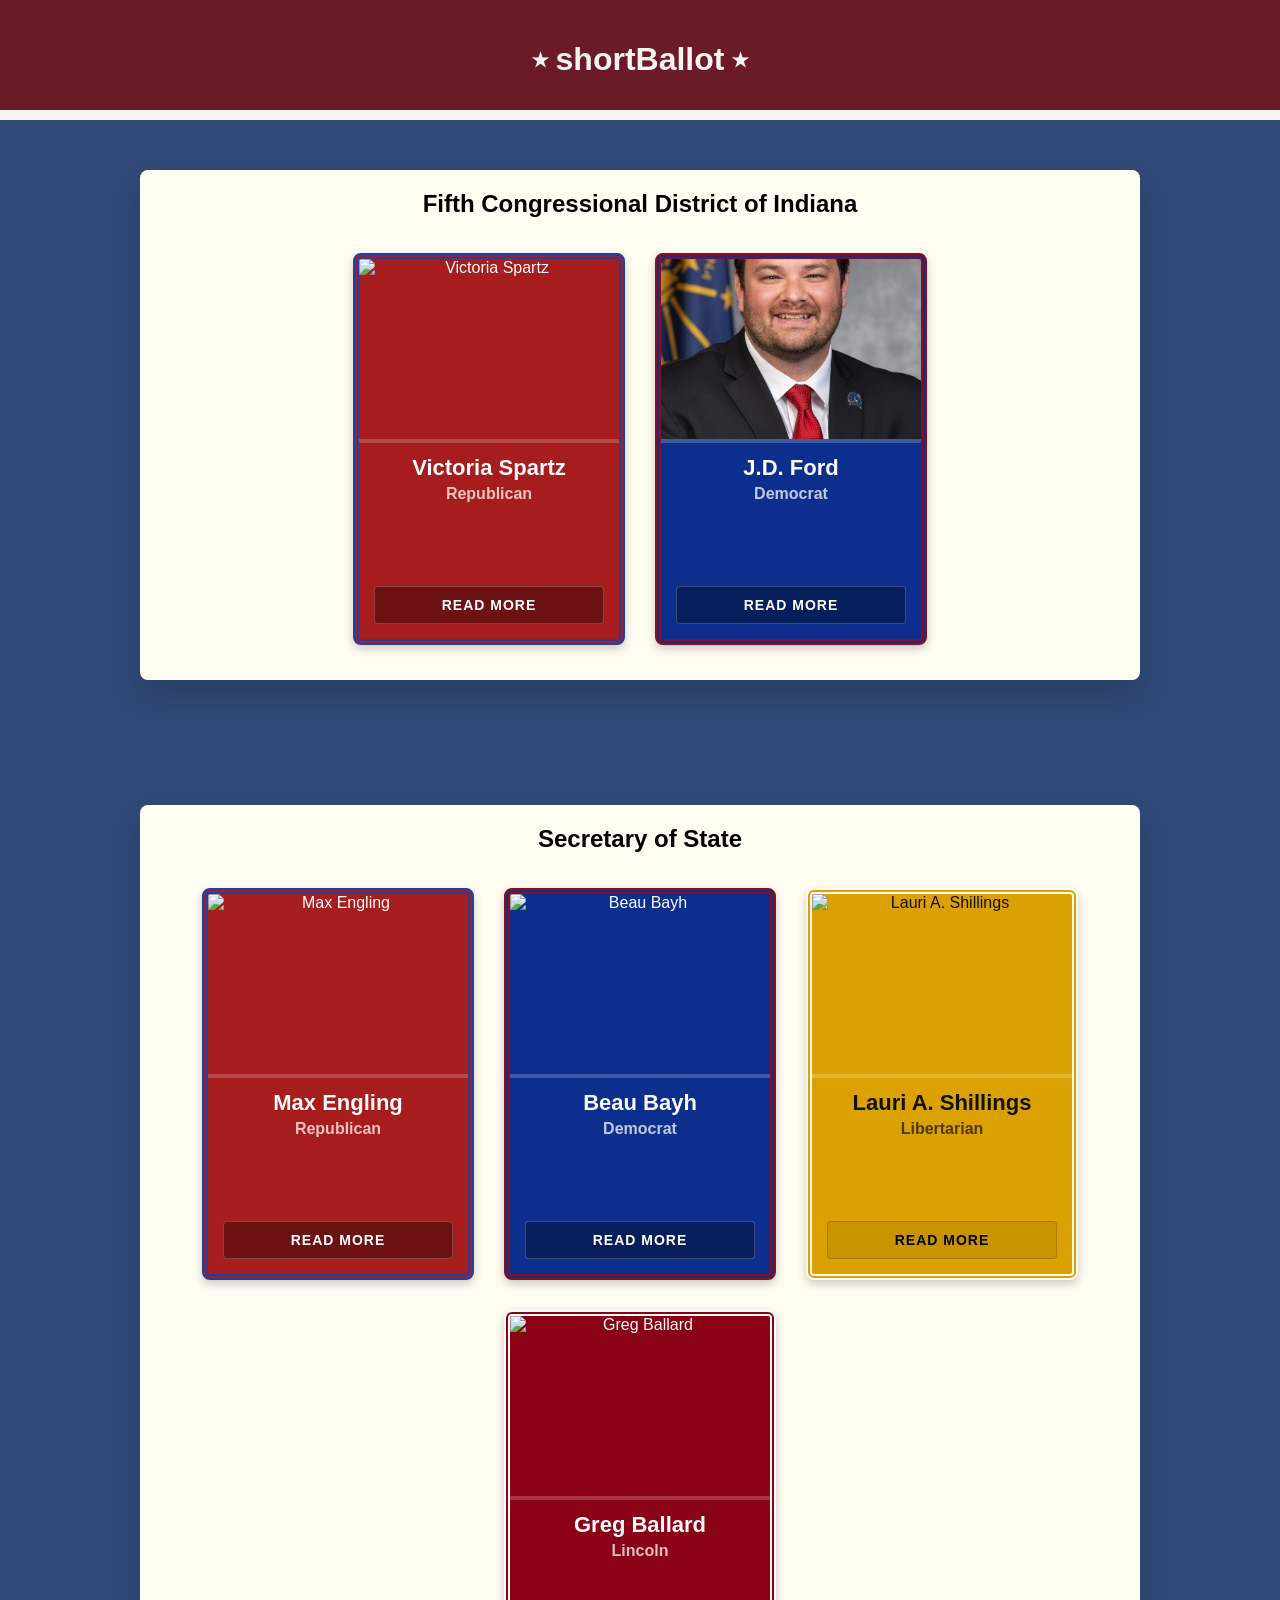
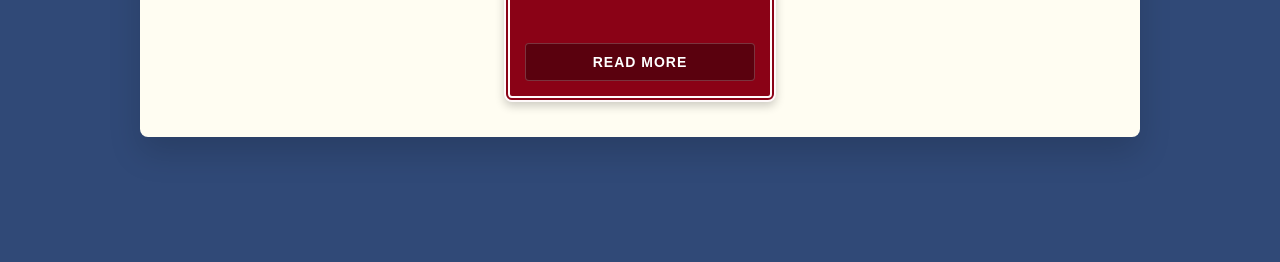
==== index.html @ 30e288b3 "vibecoded touchups lol" ====
<!DOCTYPE html>
<html lang="en">
<head>
    <meta charset="UTF-8">
    <meta name="viewport" content="width=device-width, initial-scale=1.0">
    <title>shortBallot || Home</title>
    <link rel="stylesheet" href="css/index.css">
</head>
<body>

    <div id="header">
        <h1 class="title">⭑ shortBallot ⭑</h1>
    </div>

    <div class="main">
        <div style="margin-top:50px"></div>
        
        <!-- SECTION 1 -->
        <div class="cardmain">
            <h2>Fifth Congressional District of Indiana</h2>
            <div class="cardcan">
                <div class="cardrep">
                    <img src="https://encrypted-tbn0.gstatic.com/images?q=tbn:ANd9GcQup3cXe1lsyodBZwOMai6qZmVTKII8wWIEp3WvA2S8QsHLPHxCMPe6Rza9GX7cl-RSsHeQdrd9OsxhAZUV1WGzMRowNjz9junU2ATMeCo&s=10" alt="Victoria Spartz">
                    <div class="cardname"><h1>Victoria Spartz</h1></div>
                    <div class="cardparty"><h2>Republican</h2></div>
                    <button class="more-btn">READ MORE</button>
                    
                    <div class="readmore">
                        <h3>Candidate Overview</h3>
                        <p>Victoria Spartz represents Indiana's 5th congressional district.</p>
                        <p>Lorem ipsum dolor sit amet, consectetur adipiscing elit. Quisque faucibus ex sapien, vitae pellentesque sem placerat. In id cursus mi pretium tellus duis convallis.</p>
                    </div>
                </div>

                <div class="carddem">
                    <!-- Standardized image paths to avoid missing assets -->
                    <img src="jdford.jpg" alt="J.D. Ford">
                    <div class="cardname"><h1>J.D. Ford</h1></div>
                    <div class="cardparty"><h2>Democrat</h2></div>
                    <button class="more-btn">READ MORE</button>
                    
                    <div class="readmore">
                        <h3>Candidate Overview</h3>
                        <p>J.D. Ford serves in the Indiana State Senate.</p>
                        <p>Lorem ipsum dolor sit amet, consectetur adipiscing elit. Quisque faucibus ex sapien, vitae pellentesque sem placerat. In id cursus mi pretium tellus duis convallis.</p>
                    </div>
                </div>
            </div>
        </div>

        <div style="margin-top:125px"></div>
        
        <!-- SECTION 2 -->
        <div class="cardmain">
            <h2>Secretary of State</h2>
            <div class="cardcan">
                <div class="cardrep">
                    <img src="https://encrypted-tbn0.gstatic.com/images?q=tbn:ANd9GcSAF0XRulvIQEWLWE4Rok_UlfiF_oax90fjE91NHYIiBZozmFuSPnWelBK2dnEMUx8DHxC8zmSTwCWumlXbH2e7VjvTei1avzFHBbH_Voc&s=10" alt="Max Engling">
                    <div class="cardname"><h1>Max Engling</h1></div>
                    <div class="cardparty"><h2>Republican</h2></div>
                    <button class="more-btn">READ MORE</button>
                    
                    <div class="readmore">
                        <h3>Candidate Overview</h3>
                        <p>Max Engling is the Republican nominee for Indiana Secretary of State.</p>
                    </div>
                </div>

                <div class="carddem">
                    <img src="https://encrypted-tbn0.gstatic.com/images?q=tbn:ANd9GcQXwnnDFVEptPTbSvIhGhnUEraI3WLgB-ojUzesTJw3gRbJe7DbD48Hy8EajDdBj935tEfBHW6ckhzG-YibmWYVm9Qf_8TeWGV71dD2mg&s=10" alt="Beau Bayh">
                    <div class="cardname"><h1>Beau Bayh</h1></div>
                    <div class="cardparty"><h2>Democrat</h2></div>
                    <button class="more-btn">READ MORE</button>
                    
                    <div class="readmore">
                        <h3>Candidate Overview</h3>
                        <p>Beau Bayh is the Democratic nominee for Indiana Secretary of State.</p>
                    </div>
                </div>

                <div class="cardlib">
                    <img src="https://images.squarespace-cdn.com/content/v1/6662292b540b351e2171ed09/96fd18b0-e7f1-4de9-9e5a-fed9761fd8bf/Lauri+Shillings-2.jpg" alt="Lauri A. Shillings">
                    <div class="cardname"><h1>Lauri A. Shillings</h1></div>
                    <div class="cardparty"><h2>Libertarian</h2></div>
                    <button class="more-btn">READ MORE</button>
                    
                    <div class="readmore">
                        <h3>Candidate Overview</h3>
                        <p>Lauri A. Shillings is the Libertarian nominee for Indiana Secretary of State.</p>
                    </div>
                </div>

                <div class="cardlincoln">
                    <img src="https://encrypted-tbn0.gstatic.com/images?q=tbn:ANd9GcRfNJbYchXwdldi1Tqw2YVTbglFysQniKsFJFlTgk1DoJq4VeskwJsc0G2fW5ypPErxbYQuk6mMLubdAcHXNvBXhtazSEu9TIt4kKHrQ71g&s=10" alt="Greg Ballard">
                    <div class="cardname"><h1>Greg Ballard</h1></div>
                    <div class="cardparty"><h2>Lincoln</h2></div>
                    <button class="more-btn">READ MORE</button>
                    
                    <div class="readmore">
                        <h3>Candidate Overview</h3>
                        <p>Hello! This is currently a placeholder until I can put more projects of note here;
                        Lorem ipsum dolor sit amet consectetur adipiscing elit. Quisque faucibus ex sapien
                        vitae pellentesque sem placerat. In id cursus mi pretium tellus duis convallis. Tempus
                        leo eu aenean sed diam urna tempor. Pulvinar vivamus fringilla lacus nec metus bibendum egestas.
                        Iaculis massa nisl malesuada lacinia integer nunc posuere. Ut hendrerit semper vel class aptent taciti sociosqu.
                        Ad litora torquent per conubia nostra inceptos himenaeos.</p>
                    </div>
                </div>
            </div>
        </div>
        <div style="margin-top:125px"></div>
    </div>

    <div id="modal-overlay" class="modal-overlay"></div>

    <script src="js/main-page.js" defer></script>
</body>
</html>
---- css/index.css ----
body {
    margin: 0;
    padding: 0;
    background-color: rgb(48, 73, 119);
    font-family: 'Gill Sans', 'Gill Sans MT', Calibri, 'Trebuchet MS', sans-serif;
    overflow-x: hidden;
}

#header {
    background-color: rgb(107, 27, 38);
    max-width: 100%;
    height: auto;
    border-bottom: 10px solid #f7f3ee;
    padding-top: 20px;
    padding-bottom: 10px;
    margin-bottom: 10px;
    color: #f7f3ee;
    text-align: center;
}

.main {
    padding: 0;
    margin: auto;
    max-width: 100%;
    height: auto;
}

.cardmain {
    height: auto;
    margin: 0 auto 20px auto;
    background-color: #fffdf2;
    border-radius: 8px;
    box-shadow: 0 16px 32px rgba(0, 0, 0, 0.15);
    width: 88%;
    max-width: 1000px; 
    text-align: center;
    display: flex;
    flex-direction: column;
    padding-bottom: 20px;
}

.cardcan {
    margin: 0 auto;
    width: 100%;
    display: flex;
    flex-direction: row;
    flex-wrap: wrap;
    justify-content: center;
    align-items: flex-start;
}

.cardrep, .carddem, .cardlib, .cardlincoln {
    color: #fcfcff;
    transition: transform 0.25s cubic-bezier(0.4, 0, 0.2, 1), box-shadow 0.25s ease;
    border-style: double;
    border-width: 6px;
    margin: 15px;
    height: 380px;           
    width: 260px;          
    border-radius: 8px;
    display: flex;
    flex-direction: column;
    align-items: stretch;
    overflow: hidden;
    position: relative;
    box-shadow: 0 4px 10px rgba(0,0,0,0.2);
}

.cardname h1 {
    font-size: 22px;
    margin: 12px 0 4px 0;
    padding: 0 10px;
    text-align: center;
}

.cardparty h2 {
    text-align: center;

    font-size: 16px;
    margin: 0 0 12px 0;
}

.cardparty {
    color: rgba(255, 254, 247, 0.75);
}

.cardrep { background-color: rgb(167, 28, 28); border-color: rgb(28, 65, 167); }
.carddem { background-color: rgb(12, 47, 142); border-color: rgb(142, 12, 23); }
.cardlib { background-color: rgb(219, 161, 0); border-color: rgb(255, 251, 241); color: #111; }
.cardlib .cardparty { color: rgba(0, 0, 0, 0.65); }
.cardlincoln { background-color: rgb(138, 2, 22); border-color: rgb(255, 250, 251); }

.cardcan img {
    object-fit: cover;
    width: 100%;
    height: 180px;
    border-bottom: 4px solid rgba(255, 255, 255, 0.2);
}

.cardrep:hover, .carddem:hover, .cardlib:hover, .cardlincoln:hover {
    transform: translateY(-5px) scale(1.03);
    box-shadow: 0 12px 20px rgba(0,0,0,0.3);
}

button.more-btn, .close-btn {
    color: white;
    background-color: rgba(0, 0, 0, 0.35);
    border: 1px solid rgba(255, 255, 255, 0.2);
    margin: auto 15px 15px 15px;
    padding: 10px;
    border-radius: 4px;
    cursor: pointer;
    font-family: 'Trebuchet MS', sans-serif;
    font-size: 14px;
    font-weight: bold;
    letter-spacing: 1px;
    transition: background 0.2s, transform 0.1s;
}
.cardlib button.more-btn {
    background-color: rgba(0, 0, 0, 0.08);
    color: #000;
    border-color: rgba(0, 0, 0, 0.15);
}
button.more-btn:hover {
    background-color: rgba(0, 0, 0, 0.5);
    transform: scale(1.02);
}

.readmore {
    display: none;
}

/* ==========================================================================
   🎬 FIXED INTERACTIVE MODAL FULLSCREEN CONFIGURATIONS
   ========================================================================== */

.modal-overlay {
    position: fixed;
    top: 0;
    left: 0;
    width: 100vw;
    height: 100vh;
    background: rgba(15, 23, 42, 0.7);
    backdrop-filter: blur(10px);
    opacity: 0;
    visibility: hidden;
    transition: opacity 0.4s ease, visibility 0.4s ease;
    z-index: 999;
}
.modal-overlay.active {
    opacity: 1;
    visibility: visible;
}

/* Container setups for active cloning processes */
.expanded-card-active {
    position: fixed;
    z-index: 1001; /* Keep it above everything initially */
    /* Use explicit cubic-bezier transition curves for smooth timing synchronization */
    transition: top 0.45s cubic-bezier(0.25, 1, 0.5, 1),
                left 0.45s cubic-bezier(0.25, 1, 0.5, 1),
                width 0.45s cubic-bezier(0.25, 1, 0.5, 1),
                height 0.45s cubic-bezier(0.25, 1, 0.5, 1),
                border-radius 0.45s ease;
    box-shadow: 0 4px 15px rgba(0, 0, 0, 0.2);
    border-style: double;
    border-width: 6px;
    overflow: hidden;
    display: flex;
    flex-direction: row;
    box-sizing: border-box;
}

/* The .expanded rules are applied via JS to calculate positions with a 5% margin */
.expanded-card-active.expanded {
    box-shadow: 0 25px 50px -12px rgba(0, 0, 0, 0.6);
    border-radius: 12px;
}

/* Left Content Column */
.modal-left-hero {
    width: 30%;
    height: 100%;
    display: flex;
    flex-direction: column;
    align-items: stretch;
    border-right: 4px solid rgba(255, 255, 255, 0.15);
    background: inherit;
    box-sizing: border-box;
    transition: width 0.45s cubic-bezier(0.25, 1, 0.5, 1);
}
.modal-left-hero img {
    width: 100%;
    height: 45%;
    object-fit: cover;
}

/* Right Scrollable Column */
.modal-scroll-content {
    width: 70%;
    height: 100%;
    padding: 40px;
    overflow-y: auto;
    display: flex;
    flex-direction: column;
    background: rgba(0, 0, 0, 0.15);
    box-sizing: border-box;
    min-width: 320px; /* Forces a stable layout tracking width baseline */
}

/* 🚀 GRACEFUL TEXT FADE INTERFACES */
.modal-scroll-content > * {
    opacity: 0;
    transform: translateY(12px);
    transition: opacity 0.35s ease 0.15s, transform 0.35s ease 0.15s;
}

/* Trigger content phasing once expansion completes */
.expanded-card-active.expanded .modal-scroll-content > * {
    opacity: 1;
    transform: translateY(0);
}

.modal-scroll-content h3 {
    margin-top: 0;
    font-size: 32px;
    border-bottom: 2px solid rgba(255, 255, 255, 0.2);
    padding-bottom: 12px;
}
.modal-scroll-content p {
    font-size: 18px;
    line-height: 1.7;
    margin-bottom: 20px;
    color: rgba(255, 255, 255, 0.95);
}
.cardlib .modal-scroll-content p {
    color: #111;
}

.modal-scroll-content::-webkit-scrollbar {
    width: 8px;
}
.modal-scroll-content::-webkit-scrollbar-track {
    background: rgba(0, 0, 0, 0.05);
}
.modal-scroll-content::-webkit-scrollbar-thumb {
    background: rgba(255, 255, 255, 0.3);
    border-radius: 4px;
}

.close-btn {
    margin: auto 20px 20px 20px;
    background: #cc2929;
    padding: 12px;
    font-size: 15px;
}
.close-btn:hover {
    background: #ff3333;
}

/* Responsive Overrides */
@media (max-width: 800px) {
    .expanded-card-active.expanded {
        flex-direction: column !important;
    }
    .modal-left-hero {
        width: 100% !important;
        height: 35% !important;
        border-right: none;
        border-bottom: 4px solid rgba(255, 255, 255, 0.15);
    }
    .modal-left-hero img { height: 55%; }
    .modal-scroll-content { width: 100% !important; height: 65% !important; padding: 20px; min-width: 0; }
}
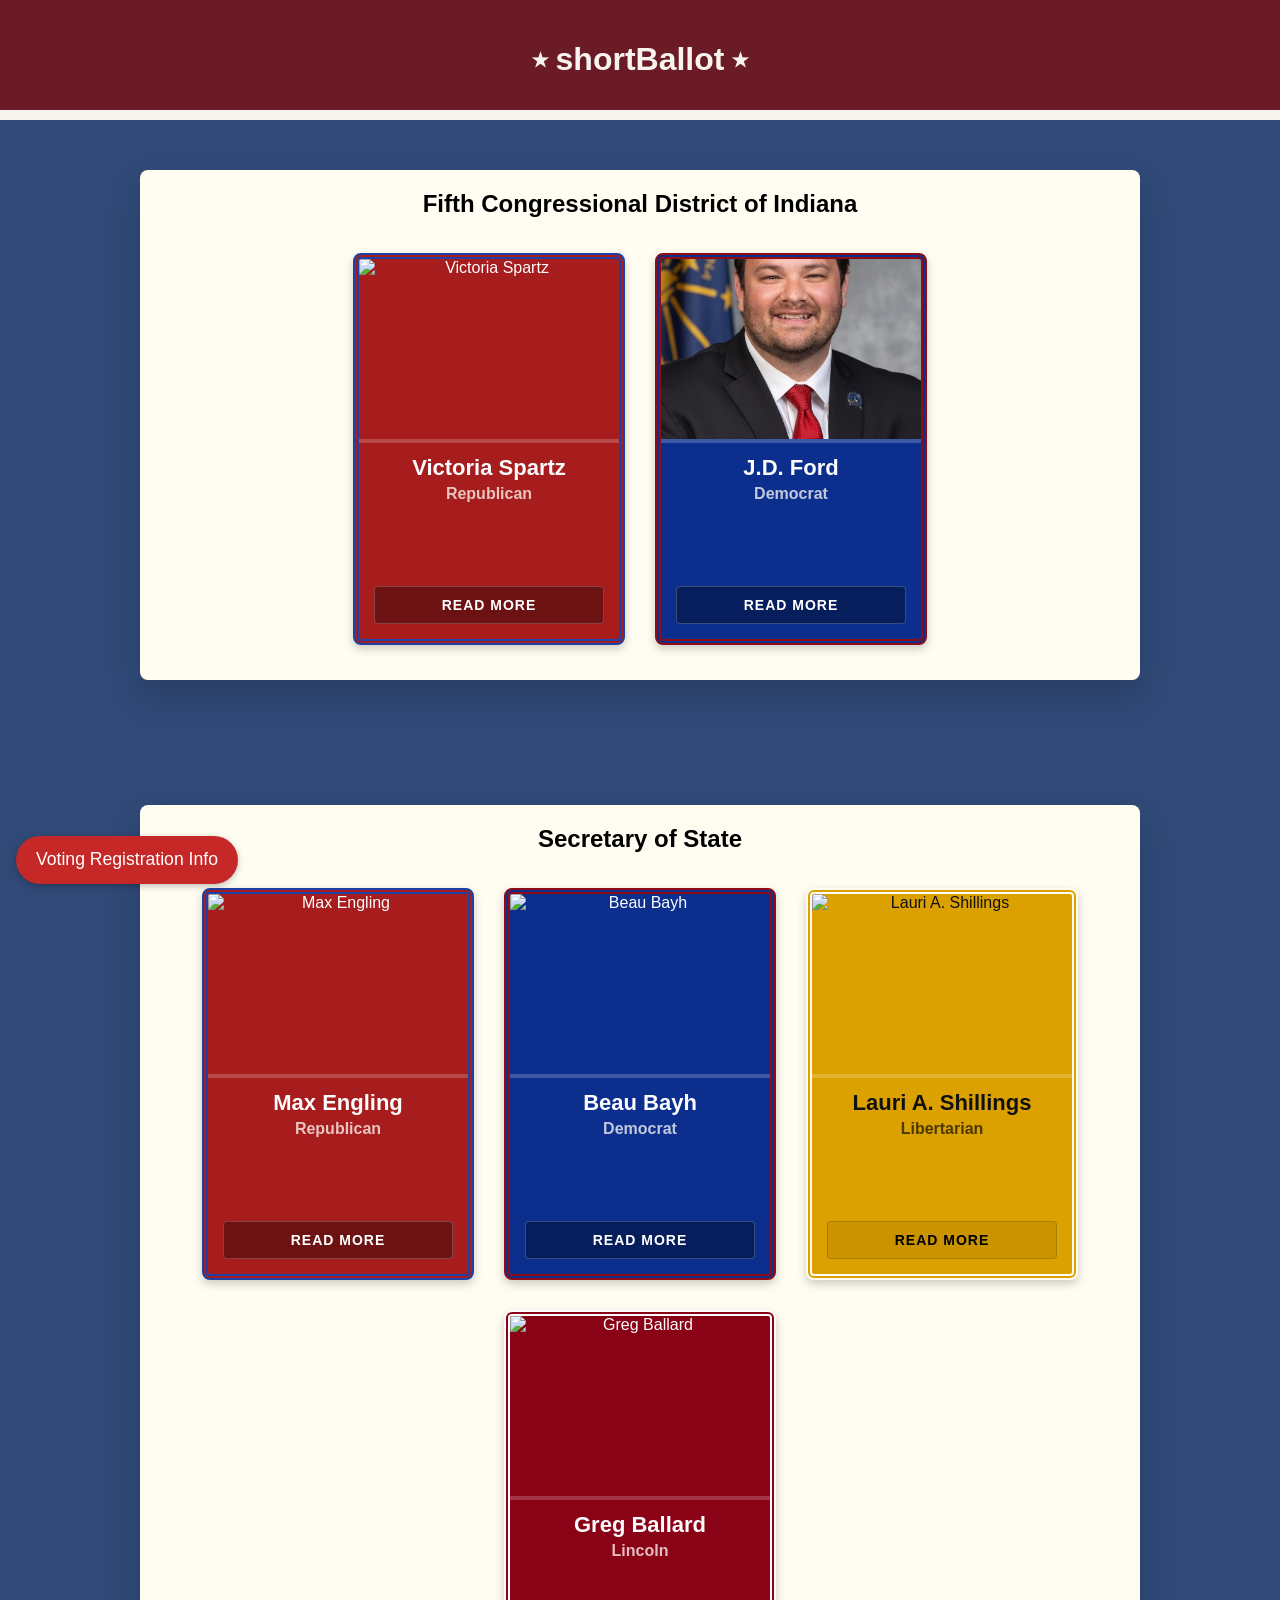
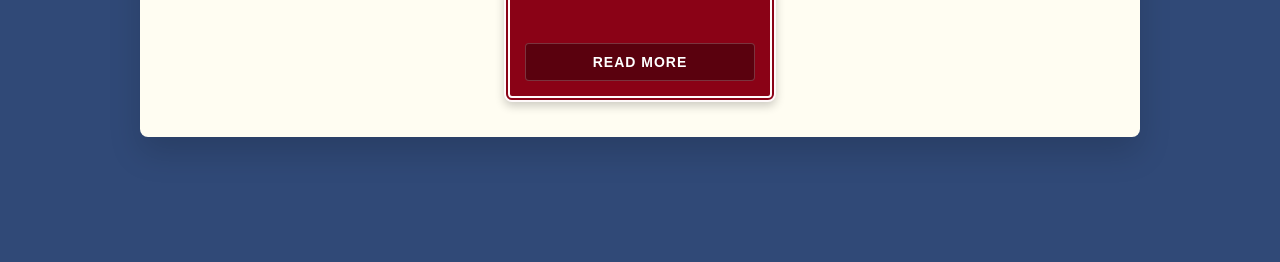
==== commit 5ed64d55: "buttons woah added buttons to all pages" ====
--- a/index.html
+++ b/index.html
@@ -7,7 +7,7 @@
     <link rel="stylesheet" href="css/index.css">
 </head>
 <body>
-
+    <a class="home-button" href="votinginfo.html" aria-label="Voting registration information">Voting Registration Info</a>
     <div id="header">
         <h1 class="title">⭑ shortBallot ⭑</h1>
     </div>
--- a/css/index.css
+++ b/css/index.css
@@ -272,3 +272,26 @@
     .modal-left-hero img { height: 55%; }
     .modal-scroll-content { width: 100% !important; height: 65% !important; padding: 20px; min-width: 0; }
 }
+
+.home-button {
+    position: fixed;
+    bottom: 1rem;
+    left: 1rem;
+    z-index: 1;
+    display: inline-flex;
+    width: fit-content;
+    max-width: calc(100vw - 2rem);
+    min-height: 3rem;
+    box-sizing: border-box;
+    align-items: center;
+    justify-content: center;
+    padding: 0.65rem 1.25rem;
+    border-radius: 999px;
+    background-color: #c62828;
+    color: #fff;
+    font-size: 1.1rem;
+    line-height: 1.2;
+    text-align: center;
+    text-decoration: none;
+    box-shadow: 0 2px 6px rgba(0, 0, 0, 0.25);
+}
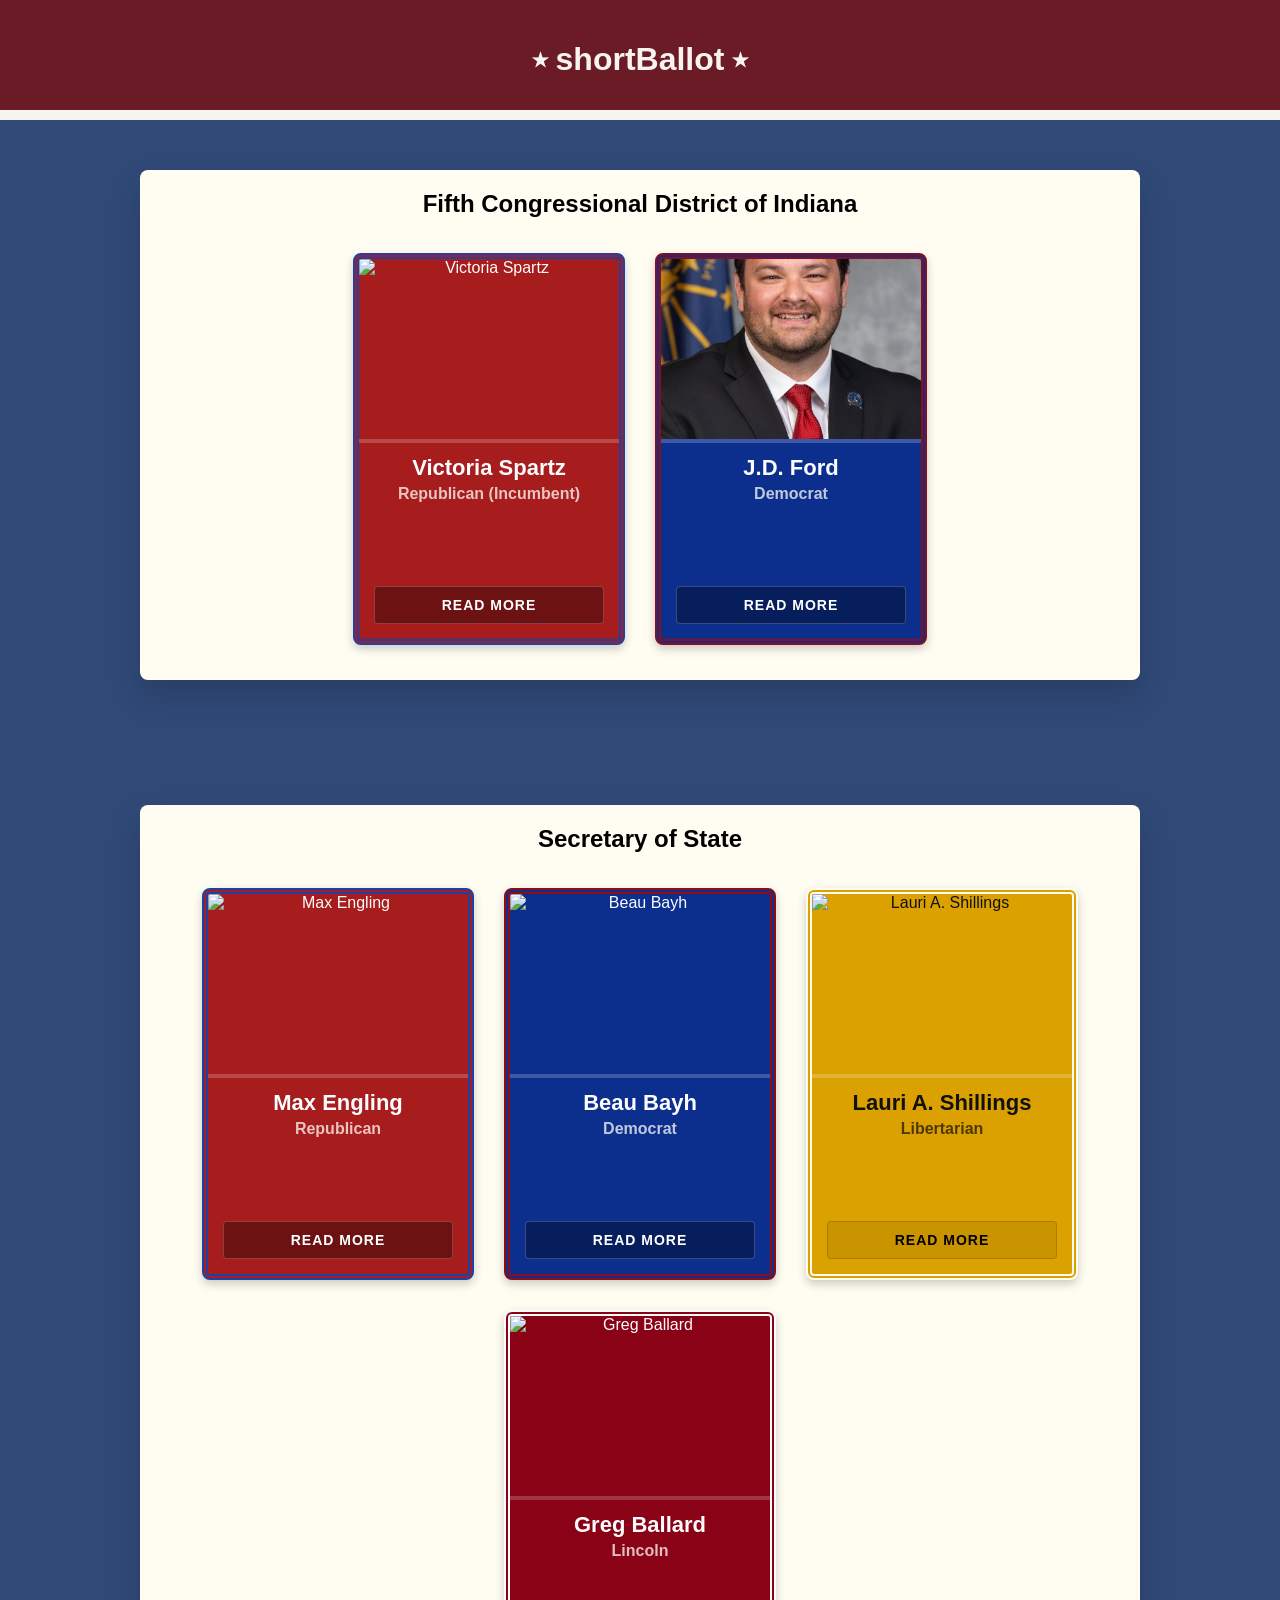
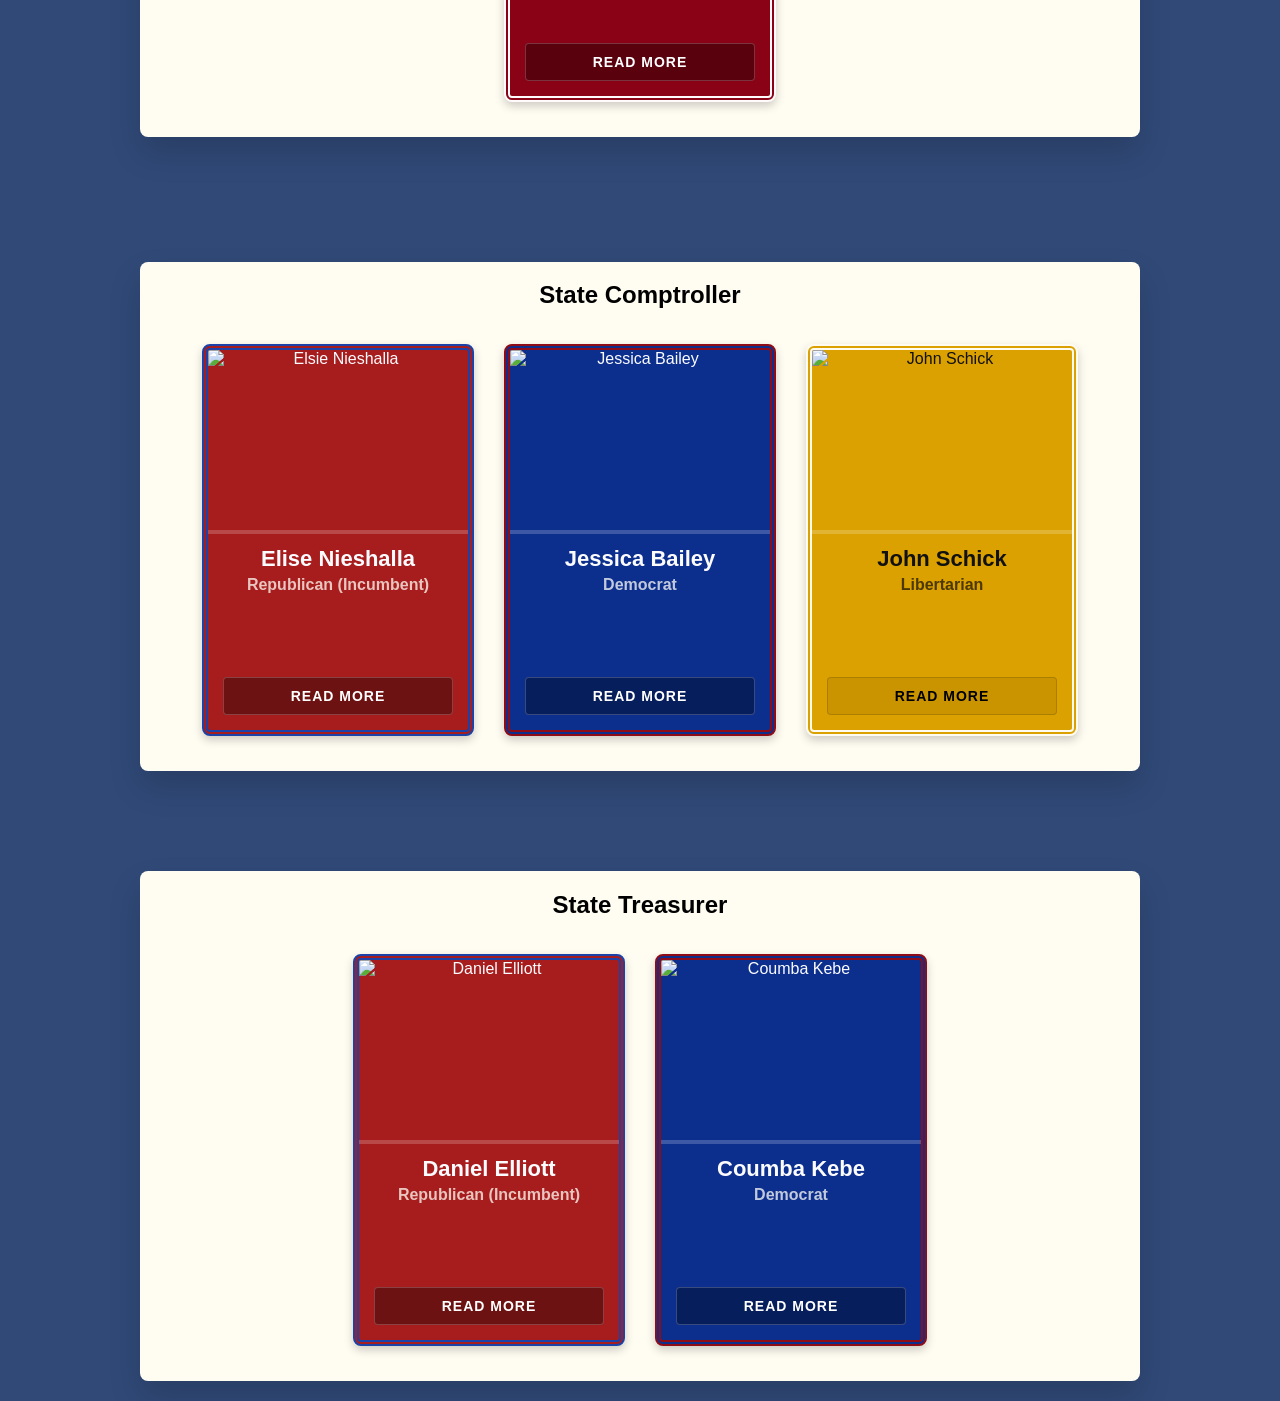
==== commit 66c6f268: "push ladies! updated classifications and such so on etc." ====
--- a/index.html
+++ b/index.html
@@ -7,7 +7,7 @@
     <link rel="stylesheet" href="css/index.css">
 </head>
 <body>
-    <a class="home-button" href="votinginfo.html" aria-label="Voting registration information">Voting Registration Info</a>
+
     <div id="header">
         <h1 class="title">⭑ shortBallot ⭑</h1>
     </div>
@@ -15,14 +15,13 @@
     <div class="main">
         <div style="margin-top:50px"></div>
         
-        <!-- SECTION 1 -->
         <div class="cardmain">
             <h2>Fifth Congressional District of Indiana</h2>
             <div class="cardcan">
                 <div class="cardrep">
                     <img src="https://encrypted-tbn0.gstatic.com/images?q=tbn:ANd9GcQup3cXe1lsyodBZwOMai6qZmVTKII8wWIEp3WvA2S8QsHLPHxCMPe6Rza9GX7cl-RSsHeQdrd9OsxhAZUV1WGzMRowNjz9junU2ATMeCo&s=10" alt="Victoria Spartz">
                     <div class="cardname"><h1>Victoria Spartz</h1></div>
-                    <div class="cardparty"><h2>Republican</h2></div>
+                    <div class="cardparty"><h2>Republican (Incumbent)</h2></div>
                     <button class="more-btn">READ MORE</button>
                     
                     <div class="readmore">
@@ -110,9 +109,89 @@
         </div>
         <div style="margin-top:125px"></div>
     </div>
+<div class="main">
+        <div style="margin-top:50px"></div>
+        
+        <div class="cardmain">
+            <h2>State Comptroller</h2>
+            <div class="cardcan">
+                <div class="cardrep">
+                    <img src="https://indianacapitalchronicle.com/wp-content/uploads/2026/09/elise-green-bg-2048x1366-1-768x512.jpg" alt="Elsie Nieshalla">
+                    <div class="cardname"><h1>Elise Nieshalla</h1></div>
+                    <div class="cardparty"><h2>Republican (Incumbent)</h2></div>
+                    <button class="more-btn">READ MORE</button>
+                    
+                    <div class="readmore">
+                        <h3>Candidate Overview</h3>
+                        <p>Elise Nieshalla is the incumbent and Republican nominee for Indiana State Comptroller.</p>
+                        <p>Lorem ipsum dolor sit amet, consectetur adipiscing elit. Quisque faucibus ex sapien, vitae pellentesque sem placerat. In id cursus mi pretium tellus duis convallis.</p>
+                    </div>
+                </div>
+
+                <div class="carddem">
+                    <!-- Standardized image paths to avoid missing assets -->
+                    <img src="https://reflector.uindy.edu/wp-content/uploads/2026/10/Jessica-Bailey-Headshot-use-this-one-1.png" alt="Jessica Bailey">
+                    <div class="cardname"><h1>Jessica Bailey</h1></div>
+                    <div class="cardparty"><h2>Democrat</h2></div>
+                    <button class="more-btn">READ MORE</button>
+                    
+                    <div class="readmore">
+                        <h3>Candidate Overview</h3>
+                        <p>Jessica Bailey is the Democratic nominee for Indiana State Comptroller.</p>
+                        <p>Lorem ipsum dolor sit amet, consectetur adipiscing elit. Quisque faucibus ex sapien, vitae pellentesque sem placerat. In id cursus mi pretium tellus duis convallis.</p>
+                    </div>
+                </div>
+
+                <div class="cardlib">
+                    <img src="https://indianacapitalchronicle.com/wp-content/uploads/2022/07/john_schick_LThumb.jpg" alt="John Schick">
+                    <div class="cardname"><h1>John Schick</h1></div>
+                    <div class="cardparty"><h2>Libertarian</h2></div>
+                    <button class="more-btn">READ MORE</button>
+                    
+                    <div class="readmore">
+                        <h3>Candidate Overview</h3>
+                        <p>John Schick is the Libertarian nominee for Indiana State Comptroller.</p>
+                        <p>Lorem ipsum dolor sit amet, consectetur adipiscing elit. Quisque faucibus ex sapien, vitae pellentesque sem placerat. In id cursus mi pretium tellus duis convallis.</p>
+                    </div>
+                </div>
+            </div>
+        </div>
+           <div style="margin-top:100px"></div>
+<div class="cardmain">
+            <h2>State Treasurer</h2>
+            <div class="cardcan">
+                <div class="cardrep">
+                    <img src="https://dailyjournal.net/wp-content/uploads/2025/09/135381742_web1_20250206dj-daniel-elliott-2.jpg" alt="Daniel Elliott">
+                    <div class="cardname"><h1>Daniel Elliott</h1></div>
+                    <div class="cardparty"><h2>Republican (Incumbent)</h2></div>
+                    <button class="more-btn">READ MORE</button>
+                    
+                    <div class="readmore">
+                        <h3>Candidate Overview</h3>
+                        <p>Daniel Elliott is the incumbent and Republican nominee for Indiana State Treasurer.</p>
+                        <p>Lorem ipsum dolor sit amet, consectetur adipiscing elit. Quisque faucibus ex sapien, vitae pellentesque sem placerat. In id cursus mi pretium tellus duis convallis.</p>
+                    </div>
+                </div>
+
+                <div class="carddem">
+                    <!-- Standardized image paths to avoid missing assets -->
+                    <img src="https://indianacapitalchronicle.com/wp-content/uploads/2026/09/Kebe.jpg" alt="Coumba Kebe">
+                    <div class="cardname"><h1>Coumba Kebe</h1></div>
+                    <div class="cardparty"><h2>Democrat</h2></div>
+                    <button class="more-btn">READ MORE</button>
+                    
+                    <div class="readmore">
+                        <h3>Candidate Overview</h3>
+                        <p>Coumba Kebe is the Democratic nominee for Indiana State Treasurer.</p>
+                        <p>Lorem ipsum dolor sit amet, consectetur adipiscing elit. Quisque faucibus ex sapien, vitae pellentesque sem placerat. In id cursus mi pretium tellus duis convallis.</p>
+                    </div>
+                </div>
+            </div>
+        </div>
+
 
     <div id="modal-overlay" class="modal-overlay"></div>
 
     <script src="js/main-page.js" defer></script>
 </body>
-</html>
+</html>
--- a/css/index.css
+++ b/css/index.css
@@ -271,27 +271,4 @@
     }
     .modal-left-hero img { height: 55%; }
     .modal-scroll-content { width: 100% !important; height: 65% !important; padding: 20px; min-width: 0; }
-}
-
-.home-button {
-    position: fixed;
-    bottom: 1rem;
-    left: 1rem;
-    z-index: 1;
-    display: inline-flex;
-    width: fit-content;
-    max-width: calc(100vw - 2rem);
-    min-height: 3rem;
-    box-sizing: border-box;
-    align-items: center;
-    justify-content: center;
-    padding: 0.65rem 1.25rem;
-    border-radius: 999px;
-    background-color: #c62828;
-    color: #fff;
-    font-size: 1.1rem;
-    line-height: 1.2;
-    text-align: center;
-    text-decoration: none;
-    box-shadow: 0 2px 6px rgba(0, 0, 0, 0.25);
 }
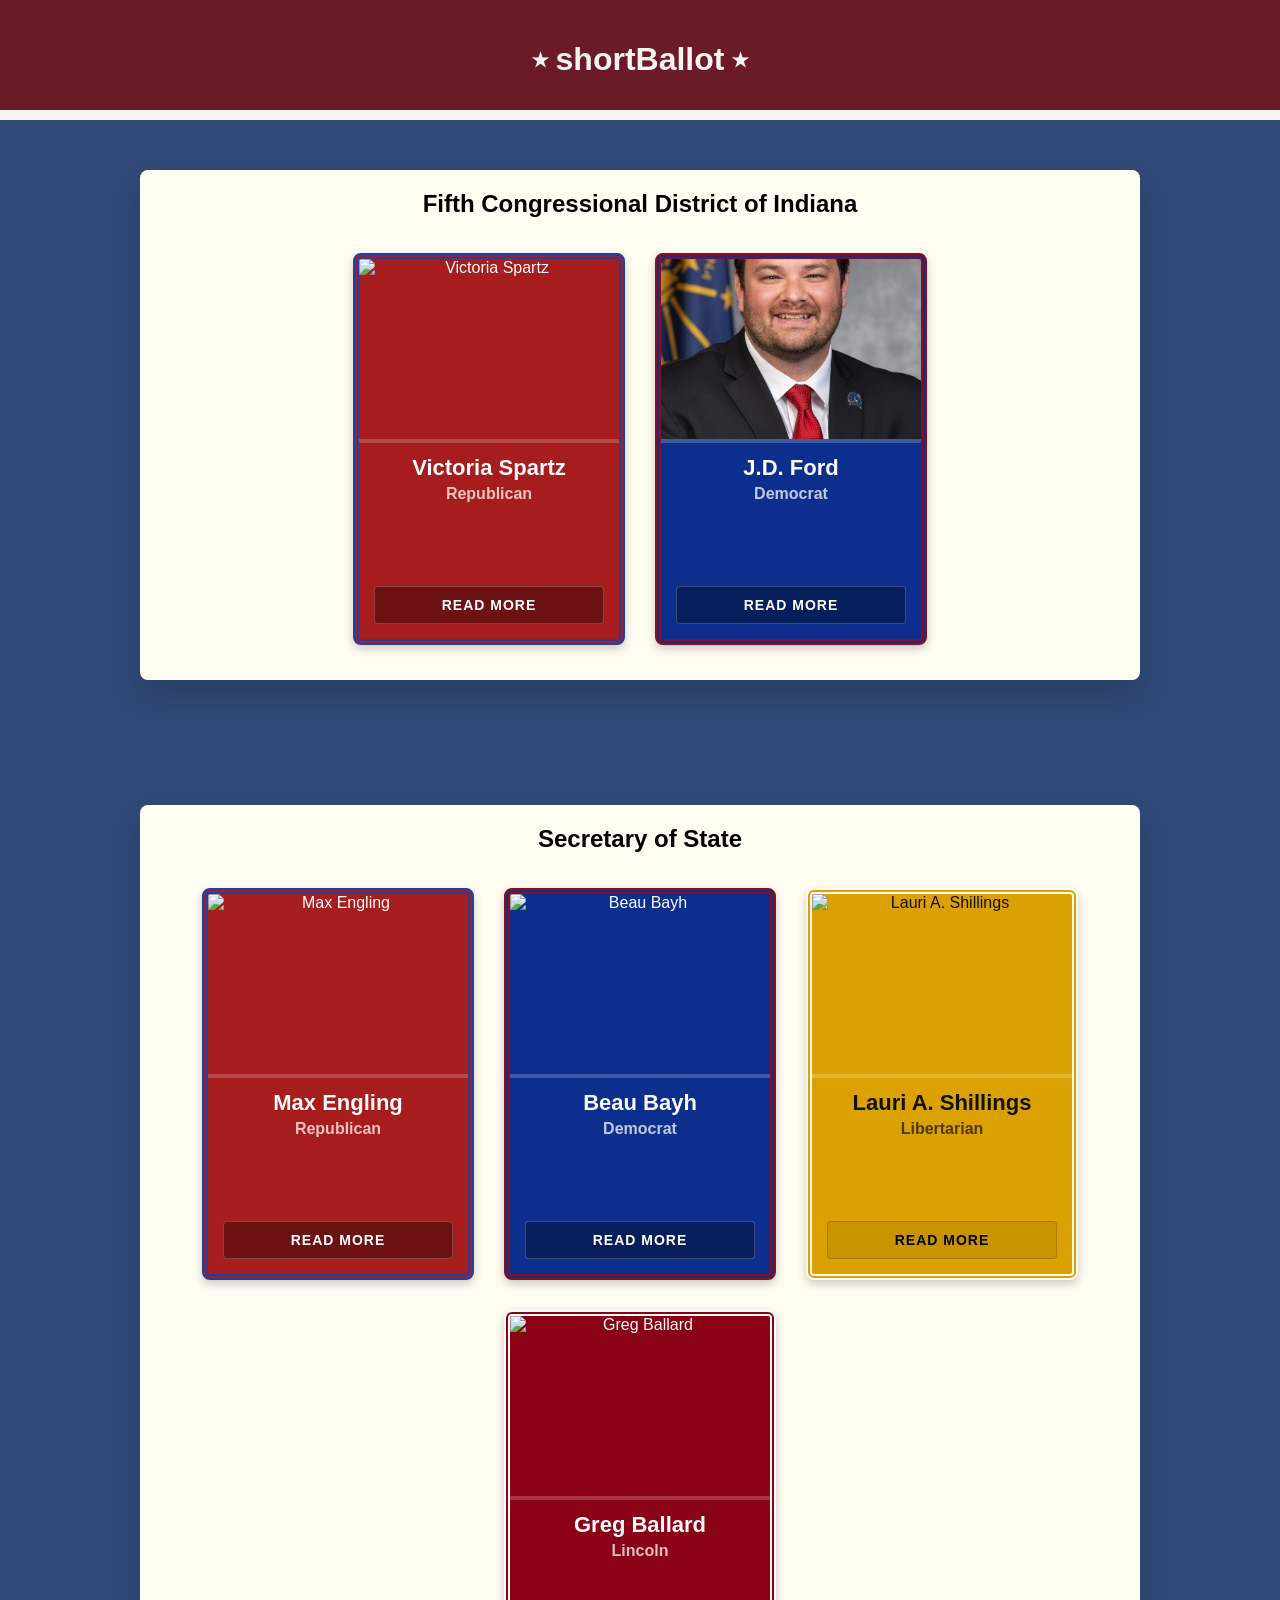
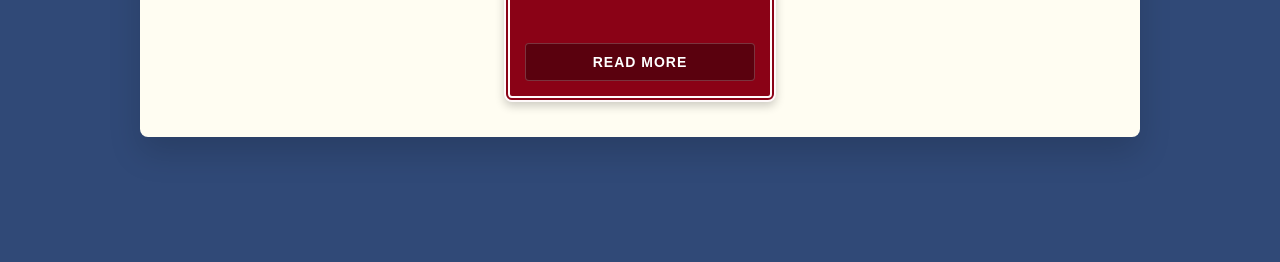
==== commit 95a85664: "Burp" ====
--- a/index.html
+++ b/index.html
@@ -15,19 +15,38 @@
     <div class="main">
         <div style="margin-top:50px"></div>
         
+        <!-- SECTION 1 -->
         <div class="cardmain">
             <h2>Fifth Congressional District of Indiana</h2>
             <div class="cardcan">
                 <div class="cardrep">
                     <img src="https://encrypted-tbn0.gstatic.com/images?q=tbn:ANd9GcQup3cXe1lsyodBZwOMai6qZmVTKII8wWIEp3WvA2S8QsHLPHxCMPe6Rza9GX7cl-RSsHeQdrd9OsxhAZUV1WGzMRowNjz9junU2ATMeCo&s=10" alt="Victoria Spartz">
                     <div class="cardname"><h1>Victoria Spartz</h1></div>
-                    <div class="cardparty"><h2>Republican (Incumbent)</h2></div>
-                    <button class="more-btn">READ MORE</button>
-                    
-                    <div class="readmore">
-                        <h3>Candidate Overview</h3>
-                        <p>Victoria Spartz represents Indiana's 5th congressional district.</p>
-                        <p>Lorem ipsum dolor sit amet, consectetur adipiscing elit. Quisque faucibus ex sapien, vitae pellentesque sem placerat. In id cursus mi pretium tellus duis convallis.</p>
+                    <div class="cardparty"><h2>Republican</h2></div>
+                    <button class="more-btn">READ MORE</button>
+                    
+                    <div class="readmore">
+                        <h3>Candidate Overview</h3>
+                        <p>Victoria Spartz is the Republican nominee for the 5th Congressional District of Indiana</p>
+                        <p></p>
+                         <h3>Goals</h3>
+                        <p>Victoria Spartz wants to...</p>
+                        <ul>
+                            <li><h4>Bring X changes to Hamilton County.</h4><h5> Further clarifications go here, they want to do this and spend some money, example example stuff yeah</h5></li>
+                            <li><h4>Perform Y modifications to Hamilton County.</h4><h5> Further clarifications go here, they want to do this and spend some money, example example stuff yeah</h5></li>
+                            <li><h4>Accomplish Z changes to Hamilton County.</h4><h5> Further clarifications go here, they want to do this and spend some money, example example stuff yeah</h5></li>
+                        </ul>
+                        <p></p>
+                        <h3>About the Candidate</h3>
+                        <p>Victoria Spartz does X for fun in her freetime, and enjoys doing Y after work.</p>
+                        <p></p>
+                        <h3>Info & Social Media</h3>
+                        <p></p>
+                        <div class="socialmediacontainer">
+                            <img src="images/x_icon.avif">
+                            <img src="images/Instagram_icon.png">
+                            <img src="images/facebook icon.webp">
+                        </div>
                     </div>
                 </div>
 
@@ -40,8 +59,26 @@
                     
                     <div class="readmore">
                         <h3>Candidate Overview</h3>
-                        <p>J.D. Ford serves in the Indiana State Senate.</p>
-                        <p>Lorem ipsum dolor sit amet, consectetur adipiscing elit. Quisque faucibus ex sapien, vitae pellentesque sem placerat. In id cursus mi pretium tellus duis convallis.</p>
+                        <p>J.D. Ford is the Democratic nominee for the 5th Congressional District of Indiana</p>
+                        <p></p>
+                         <h3>Goals</h3>
+                        <p>J.D. Ford wants to...</p>
+                        <ul>
+                            <li><h4>Bring X changes to Hamilton County.</h4><h5> Further clarifications go here, they want to do this and spend some money, example example stuff yeah</h5></li>
+                            <li><h4>Perform Y modifications to Hamilton County.</h4><h5> Further clarifications go here, they want to do this and spend some money, example example stuff yeah</h5></li>
+                            <li><h4>Accomplish Z changes to Hamilton County.</h4><h5> Further clarifications go here, they want to do this and spend some money, example example stuff yeah</h5></li>
+                        </ul>
+                        <p></p>
+                        <h3>About the Candidate</h3>
+                        <p>J.D. Ford does X for fun in his freetime, and enjoys doing Y after work.</p>
+                        <p></p>
+                        <h3>Info & Social Media</h3>
+                        <p></p>
+                        <div class="socialmediacontainer">
+                            <img src="images/x_icon.avif">
+                            <img src="images/Instagram_icon.png">
+                            <img src="images/facebook icon.webp">
+                        </div>
                     </div>
                 </div>
             </div>
@@ -62,6 +99,25 @@
                     <div class="readmore">
                         <h3>Candidate Overview</h3>
                         <p>Max Engling is the Republican nominee for Indiana Secretary of State.</p>
+                        <p></p>
+                         <h3>Goals</h3>
+                        <p>Max Engling wants to...</p>
+                        <ul>
+                            <li><h4>Bring X changes to Hamilton County.</h4><h5> Further clarifications go here, they want to do this and spend some money, example example stuff yeah</h5></li>
+                            <li><h4>Perform Y modifications to Hamilton County.</h4><h5> Further clarifications go here, they want to do this and spend some money, example example stuff yeah</h5></li>
+                            <li><h4>Accomplish Z changes to Hamilton County.</h4><h5> Further clarifications go here, they want to do this and spend some money, example example stuff yeah</h5></li>
+                        </ul>
+                        <p></p>
+                        <h3>About the Candidate</h3>
+                        <p>Max Engling does X for fun in his freetime, and enjoys doing Y after work.</p>
+                        <p></p>
+                        <h3>Info & Social Media</h3>
+                        <p></p>
+                        <div class="socialmediacontainer">
+                            <img src="images/x_icon.avif">
+                            <img src="images/Instagram_icon.png">
+                            <img src="images/facebook icon.webp">
+                        </div>
                     </div>
                 </div>
 
@@ -74,6 +130,25 @@
                     <div class="readmore">
                         <h3>Candidate Overview</h3>
                         <p>Beau Bayh is the Democratic nominee for Indiana Secretary of State.</p>
+                        <p></p>
+                         <h3>Goals</h3>
+                        <p>Beau Bayh wants to...</p>
+                        <ul>
+                            <li><h4>Bring X changes to Hamilton County.</h4><h5> Further clarifications go here, they want to do this and spend some money, example example stuff yeah</h5></li>
+                            <li><h4>Perform Y modifications to Hamilton County.</h4><h5> Further clarifications go here, they want to do this and spend some money, example example stuff yeah</h5></li>
+                            <li><h4>Accomplish Z changes to Hamilton County.</h4><h5> Further clarifications go here, they want to do this and spend some money, example example stuff yeah</h5></li>
+                        </ul>
+                        <p></p>
+                        <h3>About the Candidate</h3>
+                        <p>Beau Bayh does X for fun in his freetime, and enjoys doing Y after work.</p>
+                        <p></p>
+                        <h3>Info & Social Media</h3>
+                        <p></p>
+                        <div class="socialmediacontainer">
+                            <img src="images/x_icon.avif">
+                            <img src="images/Instagram_icon.png">
+                            <img src="images/facebook icon.webp">
+                        </div>
                     </div>
                 </div>
 
@@ -86,6 +161,25 @@
                     <div class="readmore">
                         <h3>Candidate Overview</h3>
                         <p>Lauri A. Shillings is the Libertarian nominee for Indiana Secretary of State.</p>
+                        <p></p>
+                         <h3>Goals</h3>
+                        <p>Lauri A. Shillings wants to...</p>
+                        <ul>
+                            <li><h4>Bring X changes to Hamilton County.</h4><h5> Further clarifications go here, they want to do this and spend some money, example example stuff yeah</h5></li>
+                            <li><h4>Perform Y modifications to Hamilton County.</h4><h5> Further clarifications go here, they want to do this and spend some money, example example stuff yeah</h5></li>
+                            <li><h4>Accomplish Z changes to Hamilton County.</h4><h5> Further clarifications go here, they want to do this and spend some money, example example stuff yeah</h5></li>
+                        </ul>
+                        <p></p>
+                        <h3>About the Candidate</h3>
+                        <p>Lauri A. Shillings does X for fun in her freetime, and enjoys doing Y after work.</p>
+                        <p></p>
+                        <h3>Info & Social Media</h3>
+                        <p></p>
+                        <div class="socialmediacontainer">
+                            <img src="images/x_icon.avif">
+                            <img src="images/Instagram_icon.png">
+                            <img src="images/facebook icon.webp">
+                        </div>
                     </div>
                 </div>
 
@@ -97,101 +191,35 @@
                     
                     <div class="readmore">
                         <h3>Candidate Overview</h3>
-                        <p>Hello! This is currently a placeholder until I can put more projects of note here;
-                        Lorem ipsum dolor sit amet consectetur adipiscing elit. Quisque faucibus ex sapien
-                        vitae pellentesque sem placerat. In id cursus mi pretium tellus duis convallis. Tempus
-                        leo eu aenean sed diam urna tempor. Pulvinar vivamus fringilla lacus nec metus bibendum egestas.
-                        Iaculis massa nisl malesuada lacinia integer nunc posuere. Ut hendrerit semper vel class aptent taciti sociosqu.
-                        Ad litora torquent per conubia nostra inceptos himenaeos.</p>
+                        <p>Greg Ballard is the Lincoln Party nominee for Indiana Secretary of State.</p>
+                        <p></p>
+                         <h3>Goals</h3>
+                        <p>Greg Ballard wants to...</p>
+                        <ul>
+                            <li><h4>Bring X changes to Hamilton County.</h4><h5> Further clarifications go here, they want to do this and spend some money, example example stuff yeah</h5></li>
+                            <li><h4>Perform Y modifications to Hamilton County.</h4><h5> Further clarifications go here, they want to do this and spend some money, example example stuff yeah</h5></li>
+                            <li><h4>Accomplish Z changes to Hamilton County.</h4><h5> Further clarifications go here, they want to do this and spend some money, example example stuff yeah</h5></li>
+                        </ul>
+                        <p></p>
+                        <h3>About the Candidate</h3>
+                        <p>Greg Ballard does X for fun in his freetime, and enjoys doing Y after work.</p>
+                        <p></p>
+                        <h3>Info & Social Media</h3>
+                        <p></p>
+                        <div class="socialmediacontainer">
+                            <img src="images/x_icon.avif">
+                            <img src="images/Instagram_icon.png">
+                            <img src="images/facebook icon.webp">
+                        </div>
                     </div>
                 </div>
             </div>
         </div>
         <div style="margin-top:125px"></div>
     </div>
-<div class="main">
-        <div style="margin-top:50px"></div>
-        
-        <div class="cardmain">
-            <h2>State Comptroller</h2>
-            <div class="cardcan">
-                <div class="cardrep">
-                    <img src="https://indianacapitalchronicle.com/wp-content/uploads/2026/09/elise-green-bg-2048x1366-1-768x512.jpg" alt="Elsie Nieshalla">
-                    <div class="cardname"><h1>Elise Nieshalla</h1></div>
-                    <div class="cardparty"><h2>Republican (Incumbent)</h2></div>
-                    <button class="more-btn">READ MORE</button>
-                    
-                    <div class="readmore">
-                        <h3>Candidate Overview</h3>
-                        <p>Elise Nieshalla is the incumbent and Republican nominee for Indiana State Comptroller.</p>
-                        <p>Lorem ipsum dolor sit amet, consectetur adipiscing elit. Quisque faucibus ex sapien, vitae pellentesque sem placerat. In id cursus mi pretium tellus duis convallis.</p>
-                    </div>
-                </div>
-
-                <div class="carddem">
-                    <!-- Standardized image paths to avoid missing assets -->
-                    <img src="https://reflector.uindy.edu/wp-content/uploads/2026/10/Jessica-Bailey-Headshot-use-this-one-1.png" alt="Jessica Bailey">
-                    <div class="cardname"><h1>Jessica Bailey</h1></div>
-                    <div class="cardparty"><h2>Democrat</h2></div>
-                    <button class="more-btn">READ MORE</button>
-                    
-                    <div class="readmore">
-                        <h3>Candidate Overview</h3>
-                        <p>Jessica Bailey is the Democratic nominee for Indiana State Comptroller.</p>
-                        <p>Lorem ipsum dolor sit amet, consectetur adipiscing elit. Quisque faucibus ex sapien, vitae pellentesque sem placerat. In id cursus mi pretium tellus duis convallis.</p>
-                    </div>
-                </div>
-
-                <div class="cardlib">
-                    <img src="https://indianacapitalchronicle.com/wp-content/uploads/2022/07/john_schick_LThumb.jpg" alt="John Schick">
-                    <div class="cardname"><h1>John Schick</h1></div>
-                    <div class="cardparty"><h2>Libertarian</h2></div>
-                    <button class="more-btn">READ MORE</button>
-                    
-                    <div class="readmore">
-                        <h3>Candidate Overview</h3>
-                        <p>John Schick is the Libertarian nominee for Indiana State Comptroller.</p>
-                        <p>Lorem ipsum dolor sit amet, consectetur adipiscing elit. Quisque faucibus ex sapien, vitae pellentesque sem placerat. In id cursus mi pretium tellus duis convallis.</p>
-                    </div>
-                </div>
-            </div>
-        </div>
-           <div style="margin-top:100px"></div>
-<div class="cardmain">
-            <h2>State Treasurer</h2>
-            <div class="cardcan">
-                <div class="cardrep">
-                    <img src="https://dailyjournal.net/wp-content/uploads/2025/09/135381742_web1_20250206dj-daniel-elliott-2.jpg" alt="Daniel Elliott">
-                    <div class="cardname"><h1>Daniel Elliott</h1></div>
-                    <div class="cardparty"><h2>Republican (Incumbent)</h2></div>
-                    <button class="more-btn">READ MORE</button>
-                    
-                    <div class="readmore">
-                        <h3>Candidate Overview</h3>
-                        <p>Daniel Elliott is the incumbent and Republican nominee for Indiana State Treasurer.</p>
-                        <p>Lorem ipsum dolor sit amet, consectetur adipiscing elit. Quisque faucibus ex sapien, vitae pellentesque sem placerat. In id cursus mi pretium tellus duis convallis.</p>
-                    </div>
-                </div>
-
-                <div class="carddem">
-                    <!-- Standardized image paths to avoid missing assets -->
-                    <img src="https://indianacapitalchronicle.com/wp-content/uploads/2026/09/Kebe.jpg" alt="Coumba Kebe">
-                    <div class="cardname"><h1>Coumba Kebe</h1></div>
-                    <div class="cardparty"><h2>Democrat</h2></div>
-                    <button class="more-btn">READ MORE</button>
-                    
-                    <div class="readmore">
-                        <h3>Candidate Overview</h3>
-                        <p>Coumba Kebe is the Democratic nominee for Indiana State Treasurer.</p>
-                        <p>Lorem ipsum dolor sit amet, consectetur adipiscing elit. Quisque faucibus ex sapien, vitae pellentesque sem placerat. In id cursus mi pretium tellus duis convallis.</p>
-                    </div>
-                </div>
-            </div>
-        </div>
-
 
     <div id="modal-overlay" class="modal-overlay"></div>
 
     <script src="js/main-page.js" defer></script>
 </body>
-</html>+</html>
--- a/css/index.css
+++ b/css/index.css
@@ -220,9 +220,15 @@
     opacity: 1;
     transform: translateY(0);
 }
-
+.modal-scroll-content img {
+    border-radius: 16px;
+    width:80px; height:80px;
+    object-fit: contain;
+    
+}
 .modal-scroll-content h3 {
     margin-top: 0;
+    margin-bottom: 0;
     font-size: 32px;
     border-bottom: 2px solid rgba(255, 255, 255, 0.2);
     padding-bottom: 12px;
@@ -271,4 +277,4 @@
     }
     .modal-left-hero img { height: 55%; }
     .modal-scroll-content { width: 100% !important; height: 65% !important; padding: 20px; min-width: 0; }
-}+}
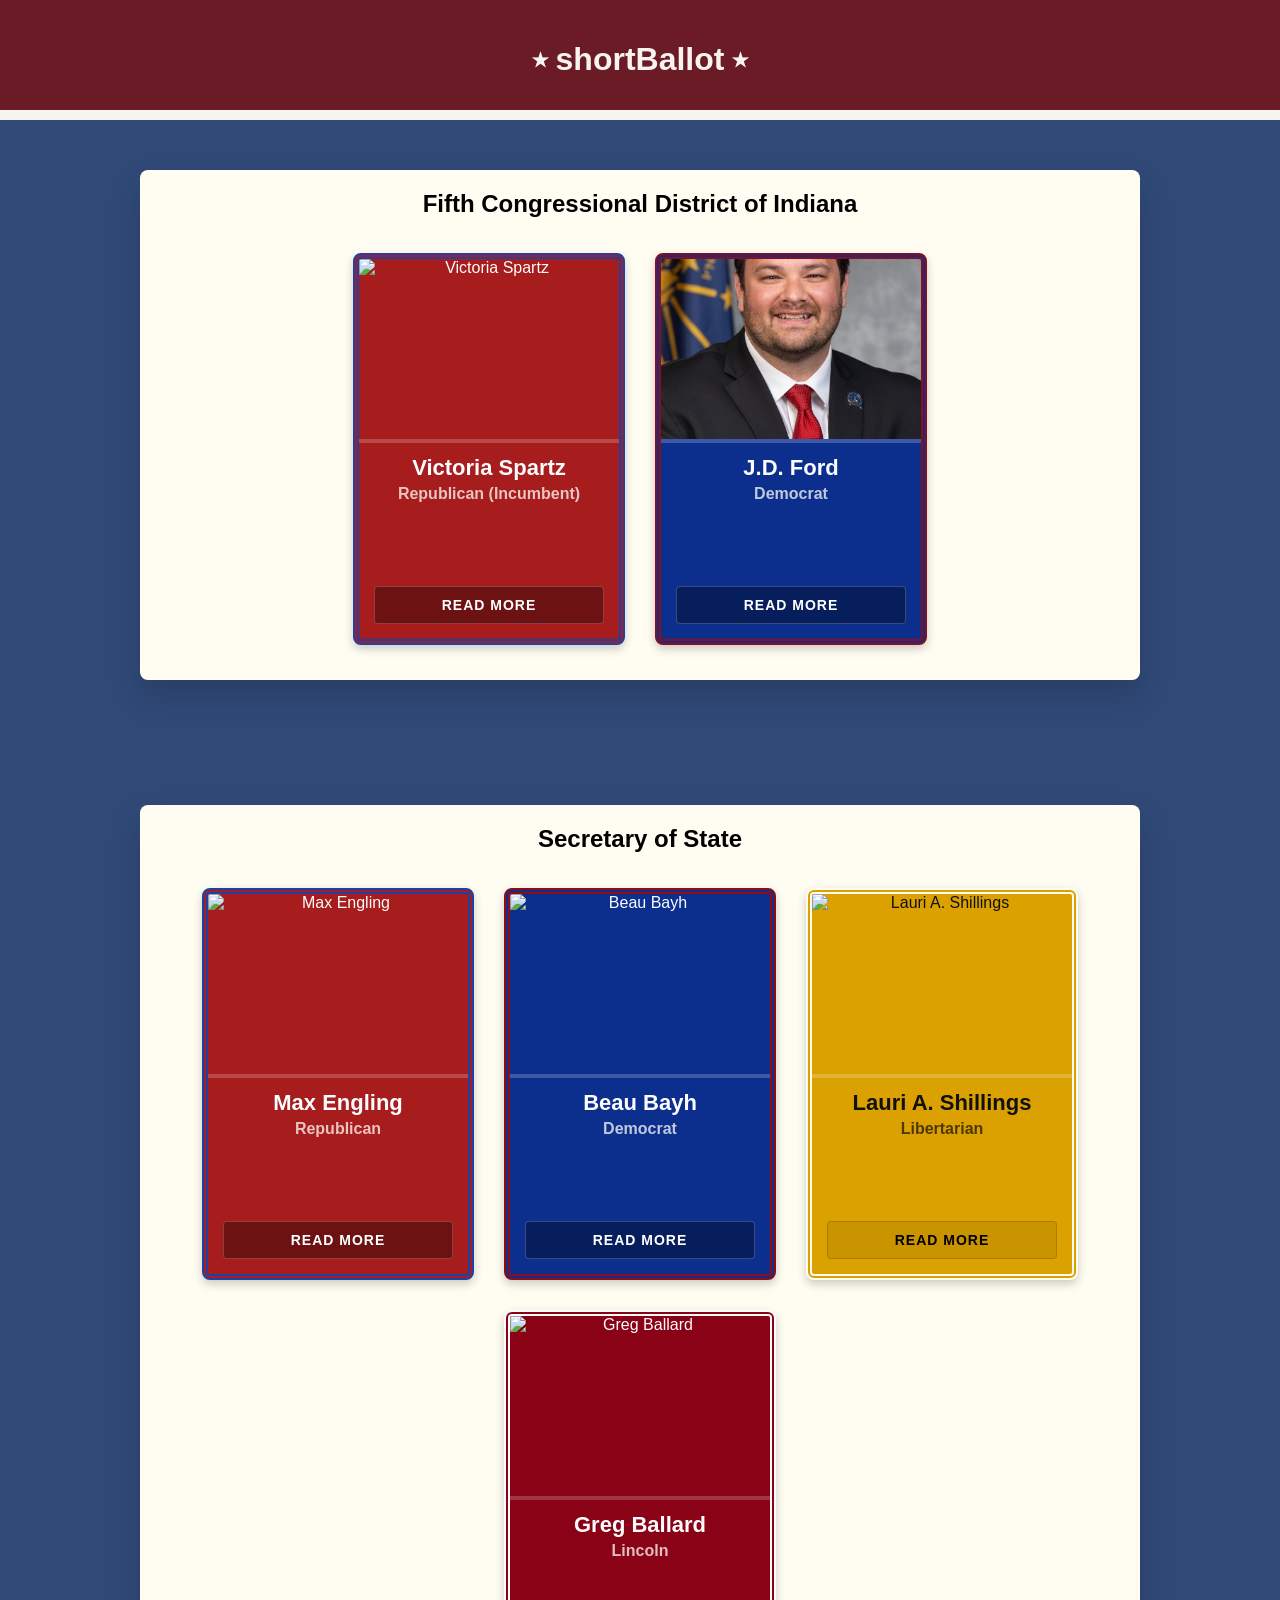
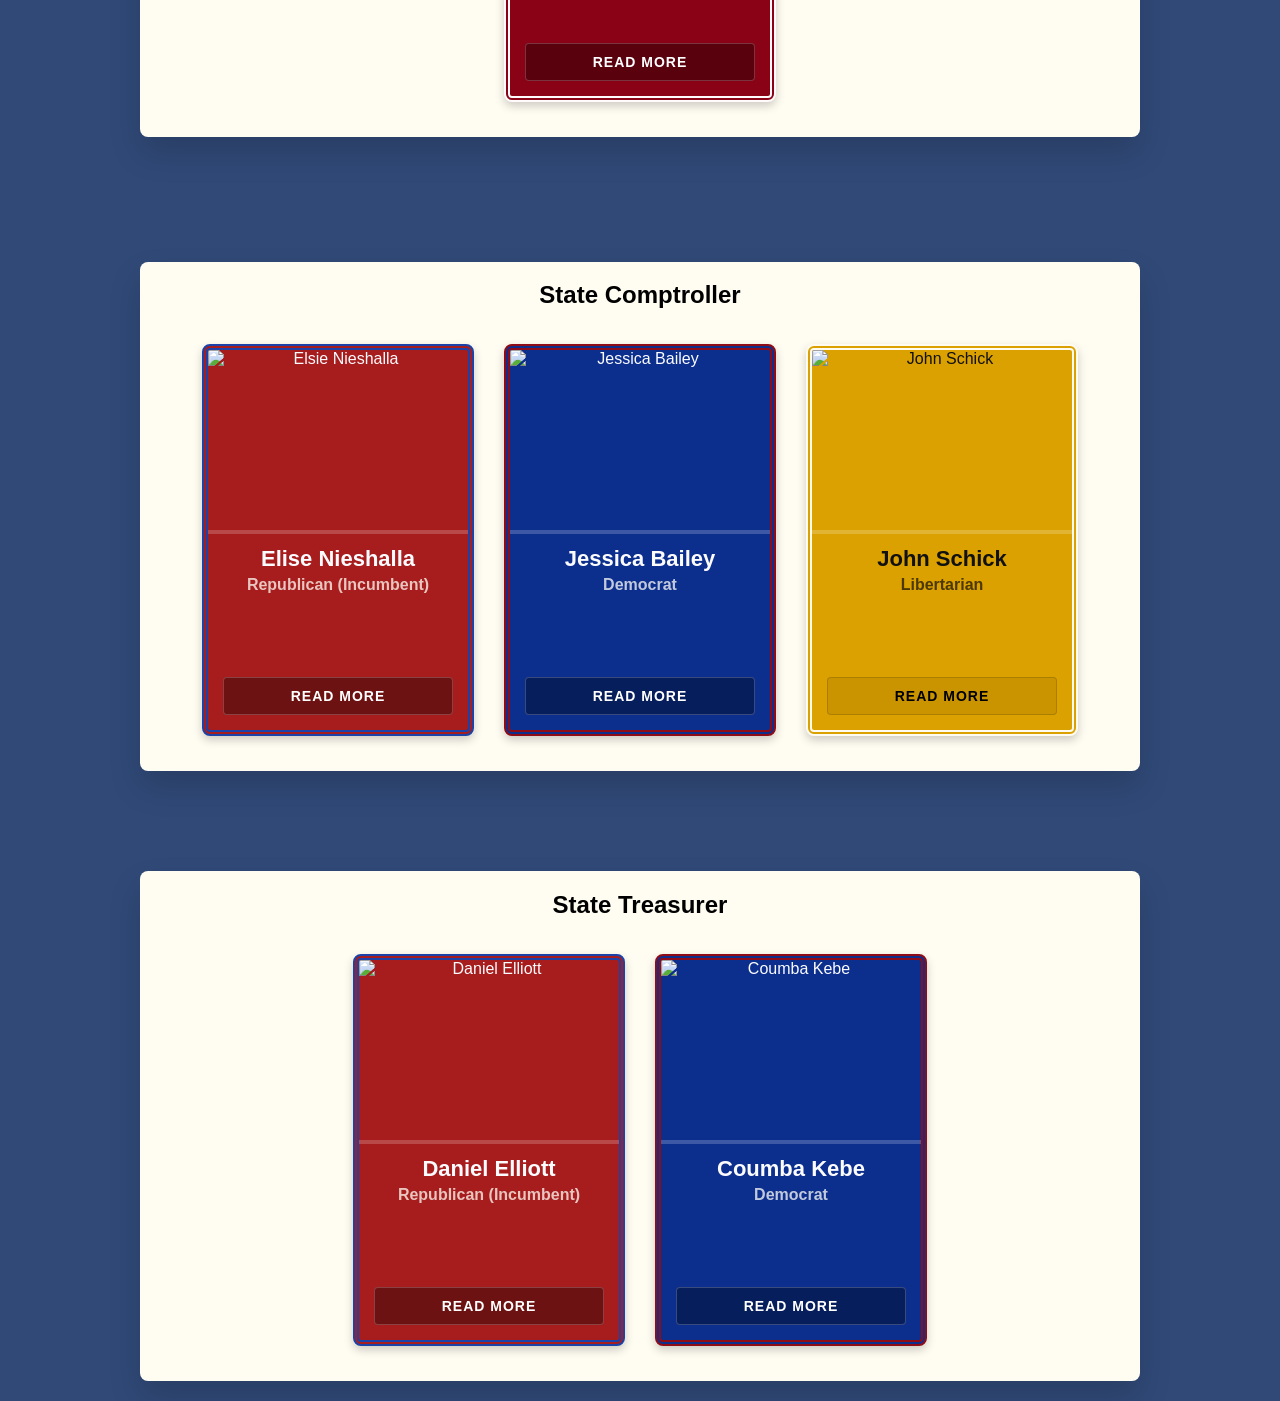
==== commit a50bc63e: "Merge branch 'main' of https://github.com/JoelO-githu-b/shortBallot" ====
--- a/index.html
+++ b/index.html
@@ -15,14 +15,13 @@
     <div class="main">
         <div style="margin-top:50px"></div>
         
-        <!-- SECTION 1 -->
         <div class="cardmain">
             <h2>Fifth Congressional District of Indiana</h2>
             <div class="cardcan">
                 <div class="cardrep">
                     <img src="https://encrypted-tbn0.gstatic.com/images?q=tbn:ANd9GcQup3cXe1lsyodBZwOMai6qZmVTKII8wWIEp3WvA2S8QsHLPHxCMPe6Rza9GX7cl-RSsHeQdrd9OsxhAZUV1WGzMRowNjz9junU2ATMeCo&s=10" alt="Victoria Spartz">
                     <div class="cardname"><h1>Victoria Spartz</h1></div>
-                    <div class="cardparty"><h2>Republican</h2></div>
+                    <div class="cardparty"><h2>Republican (Incumbent)</h2></div>
                     <button class="more-btn">READ MORE</button>
                     
                     <div class="readmore">
@@ -217,6 +216,86 @@
         </div>
         <div style="margin-top:125px"></div>
     </div>
+<div class="main">
+        <div style="margin-top:50px"></div>
+        
+        <div class="cardmain">
+            <h2>State Comptroller</h2>
+            <div class="cardcan">
+                <div class="cardrep">
+                    <img src="https://indianacapitalchronicle.com/wp-content/uploads/2026/09/elise-green-bg-2048x1366-1-768x512.jpg" alt="Elsie Nieshalla">
+                    <div class="cardname"><h1>Elise Nieshalla</h1></div>
+                    <div class="cardparty"><h2>Republican (Incumbent)</h2></div>
+                    <button class="more-btn">READ MORE</button>
+                    
+                    <div class="readmore">
+                        <h3>Candidate Overview</h3>
+                        <p>Elise Nieshalla is the incumbent and Republican nominee for Indiana State Comptroller.</p>
+                        <p>Lorem ipsum dolor sit amet, consectetur adipiscing elit. Quisque faucibus ex sapien, vitae pellentesque sem placerat. In id cursus mi pretium tellus duis convallis.</p>
+                    </div>
+                </div>
+
+                <div class="carddem">
+                    <!-- Standardized image paths to avoid missing assets -->
+                    <img src="https://reflector.uindy.edu/wp-content/uploads/2026/10/Jessica-Bailey-Headshot-use-this-one-1.png" alt="Jessica Bailey">
+                    <div class="cardname"><h1>Jessica Bailey</h1></div>
+                    <div class="cardparty"><h2>Democrat</h2></div>
+                    <button class="more-btn">READ MORE</button>
+                    
+                    <div class="readmore">
+                        <h3>Candidate Overview</h3>
+                        <p>Jessica Bailey is the Democratic nominee for Indiana State Comptroller.</p>
+                        <p>Lorem ipsum dolor sit amet, consectetur adipiscing elit. Quisque faucibus ex sapien, vitae pellentesque sem placerat. In id cursus mi pretium tellus duis convallis.</p>
+                    </div>
+                </div>
+
+                <div class="cardlib">
+                    <img src="https://indianacapitalchronicle.com/wp-content/uploads/2022/07/john_schick_LThumb.jpg" alt="John Schick">
+                    <div class="cardname"><h1>John Schick</h1></div>
+                    <div class="cardparty"><h2>Libertarian</h2></div>
+                    <button class="more-btn">READ MORE</button>
+                    
+                    <div class="readmore">
+                        <h3>Candidate Overview</h3>
+                        <p>John Schick is the Libertarian nominee for Indiana State Comptroller.</p>
+                        <p>Lorem ipsum dolor sit amet, consectetur adipiscing elit. Quisque faucibus ex sapien, vitae pellentesque sem placerat. In id cursus mi pretium tellus duis convallis.</p>
+                    </div>
+                </div>
+            </div>
+        </div>
+           <div style="margin-top:100px"></div>
+<div class="cardmain">
+            <h2>State Treasurer</h2>
+            <div class="cardcan">
+                <div class="cardrep">
+                    <img src="https://dailyjournal.net/wp-content/uploads/2025/09/135381742_web1_20250206dj-daniel-elliott-2.jpg" alt="Daniel Elliott">
+                    <div class="cardname"><h1>Daniel Elliott</h1></div>
+                    <div class="cardparty"><h2>Republican (Incumbent)</h2></div>
+                    <button class="more-btn">READ MORE</button>
+                    
+                    <div class="readmore">
+                        <h3>Candidate Overview</h3>
+                        <p>Daniel Elliott is the incumbent and Republican nominee for Indiana State Treasurer.</p>
+                        <p>Lorem ipsum dolor sit amet, consectetur adipiscing elit. Quisque faucibus ex sapien, vitae pellentesque sem placerat. In id cursus mi pretium tellus duis convallis.</p>
+                    </div>
+                </div>
+
+                <div class="carddem">
+                    <!-- Standardized image paths to avoid missing assets -->
+                    <img src="https://indianacapitalchronicle.com/wp-content/uploads/2026/09/Kebe.jpg" alt="Coumba Kebe">
+                    <div class="cardname"><h1>Coumba Kebe</h1></div>
+                    <div class="cardparty"><h2>Democrat</h2></div>
+                    <button class="more-btn">READ MORE</button>
+                    
+                    <div class="readmore">
+                        <h3>Candidate Overview</h3>
+                        <p>Coumba Kebe is the Democratic nominee for Indiana State Treasurer.</p>
+                        <p>Lorem ipsum dolor sit amet, consectetur adipiscing elit. Quisque faucibus ex sapien, vitae pellentesque sem placerat. In id cursus mi pretium tellus duis convallis.</p>
+                    </div>
+                </div>
+            </div>
+        </div>
+
 
     <div id="modal-overlay" class="modal-overlay"></div>
 
--- a/css/index.css
+++ b/css/index.css
@@ -277,4 +277,4 @@
     }
     .modal-left-hero img { height: 55%; }
     .modal-scroll-content { width: 100% !important; height: 65% !important; padding: 20px; min-width: 0; }
-}
+}
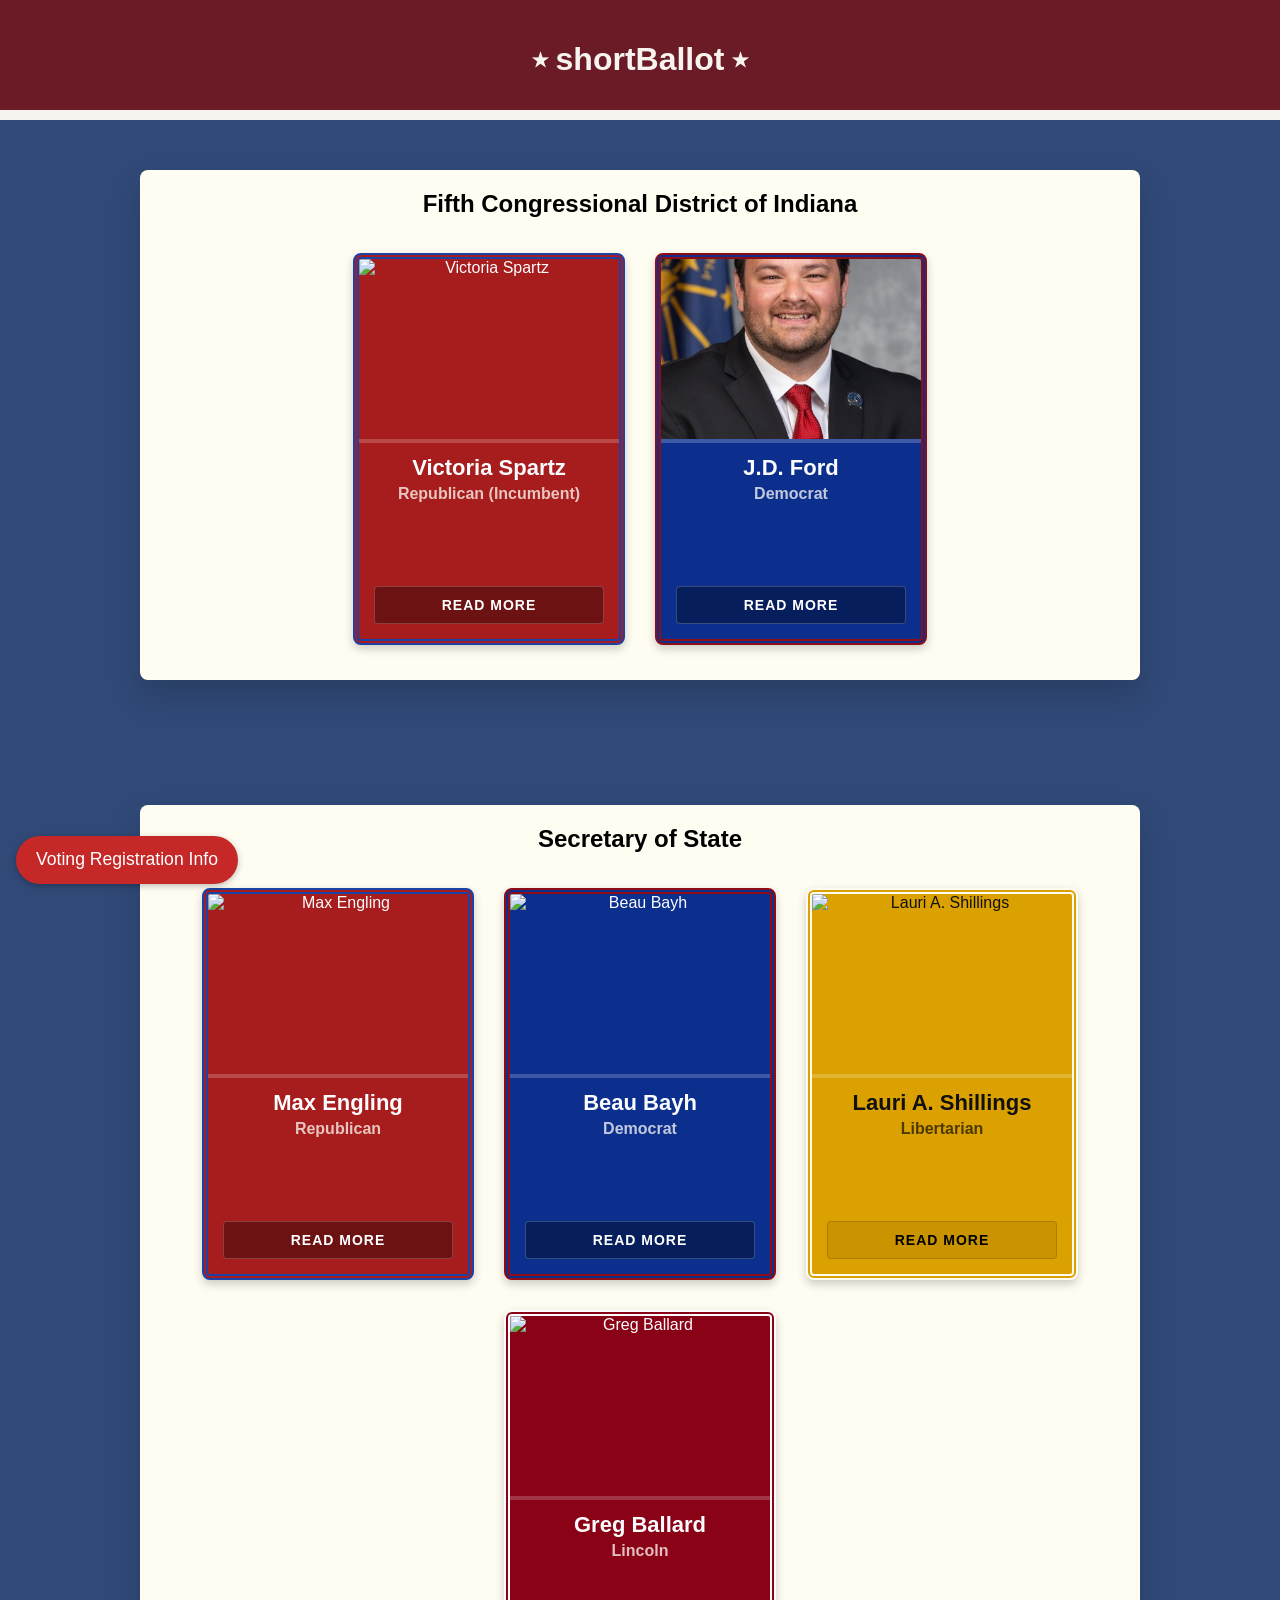
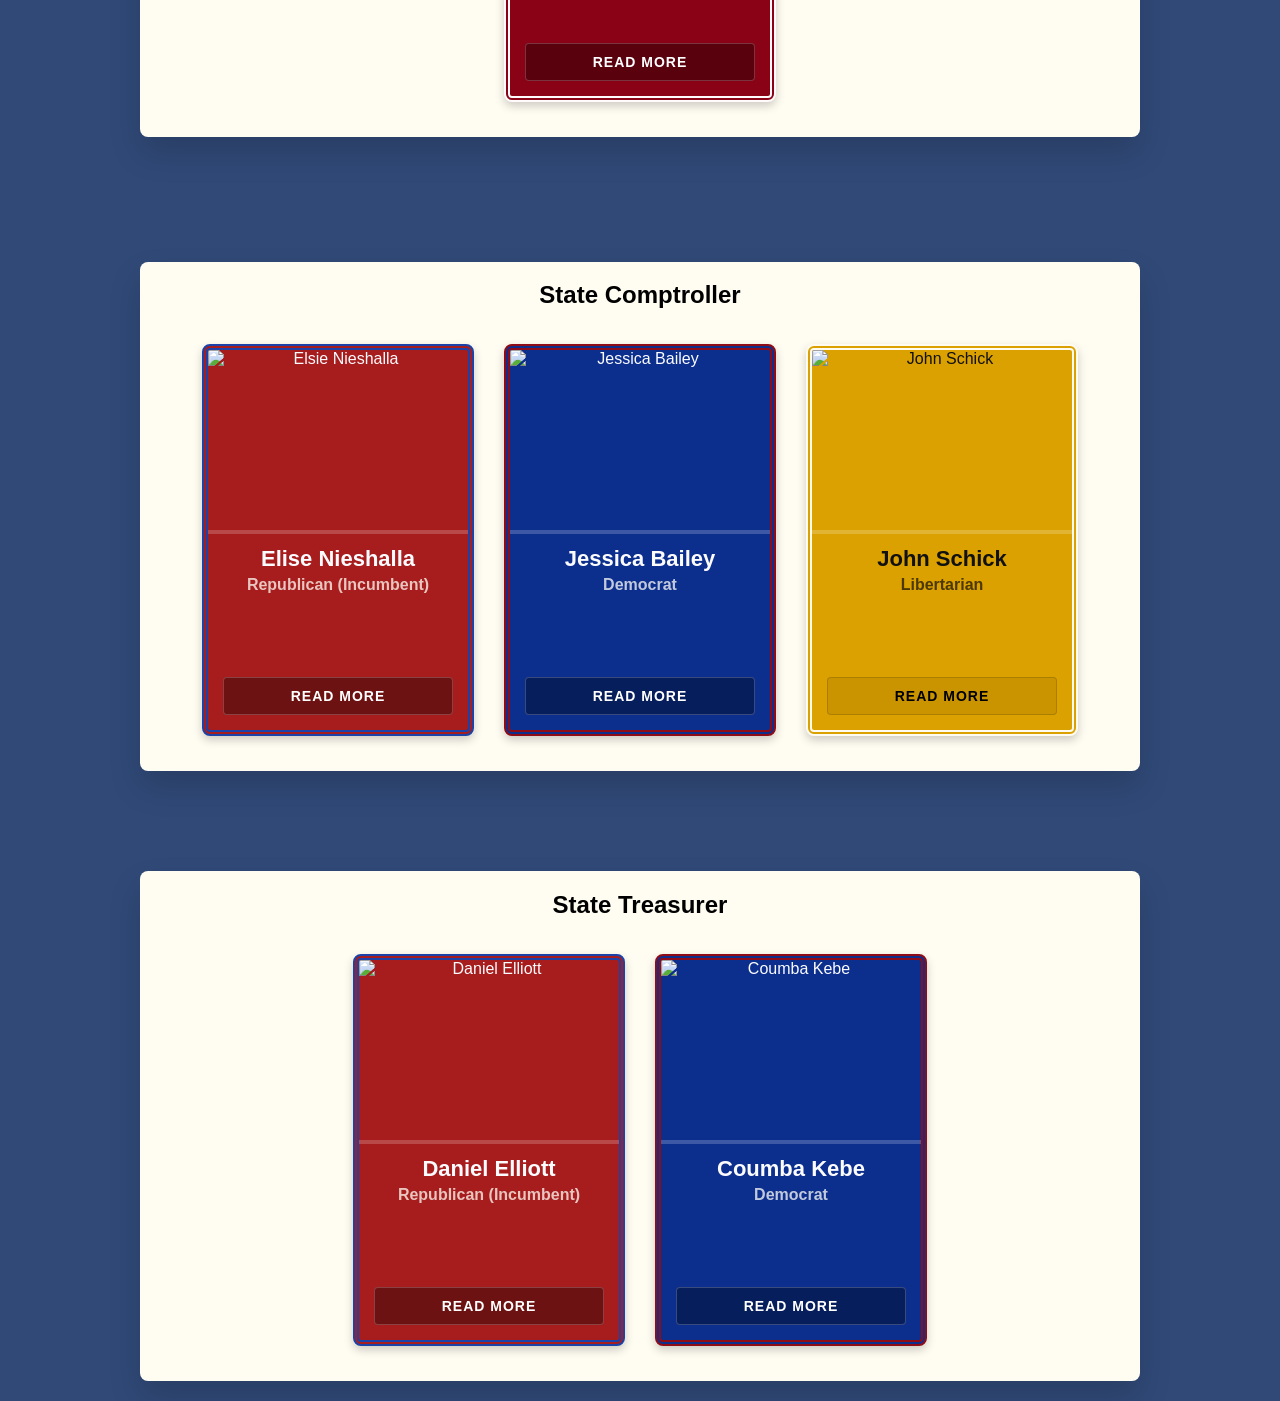
==== commit 45014cd1: "button part 2 aaa" ====
--- a/index.html
+++ b/index.html
@@ -8,6 +8,7 @@
 </head>
 <body>
 
+    <a class="home-button" href="votinginfo.html" aria-label="Voting registration information">Voting Registration Info</a>
     <div id="header">
         <h1 class="title">⭑ shortBallot ⭑</h1>
     </div>
--- a/css/index.css
+++ b/css/index.css
@@ -277,4 +277,28 @@
     }
     .modal-left-hero img { height: 55%; }
     .modal-scroll-content { width: 100% !important; height: 65% !important; padding: 20px; min-width: 0; }
+}
+
+
+.home-button {
+    position: fixed;
+    bottom: 1rem;
+    left: 1rem;
+    z-index: 1;
+    display: inline-flex;
+    width: fit-content;
+    max-width: calc(100vw - 2rem);
+    min-height: 3rem;
+    box-sizing: border-box;
+    align-items: center;
+    justify-content: center;
+    padding: 0.65rem 1.25rem;
+    border-radius: 999px;
+    background-color: #c62828;
+    color: #fff;
+    font-size: 1.1rem;
+    line-height: 1.2;
+    text-align: center;
+    text-decoration: none;
+    box-shadow: 0 2px 6px rgba(0, 0, 0, 0.25);
 }
